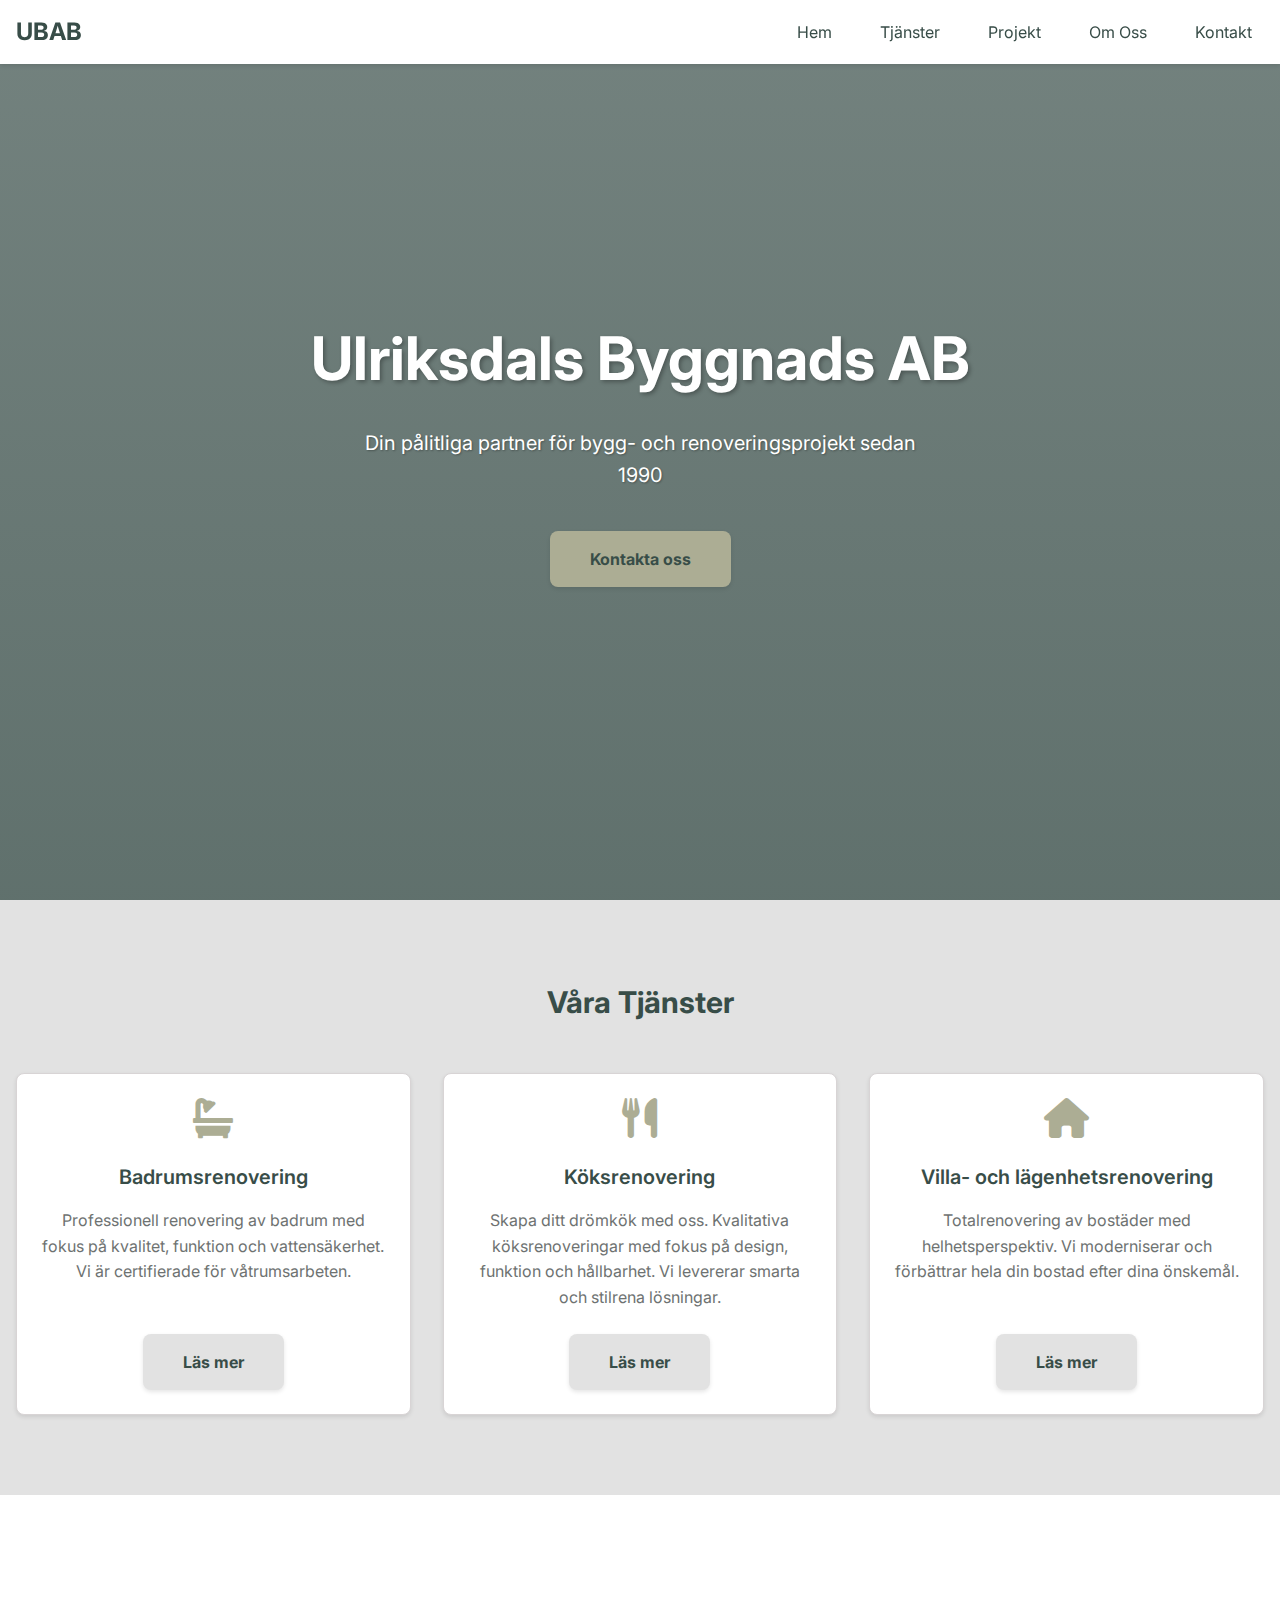
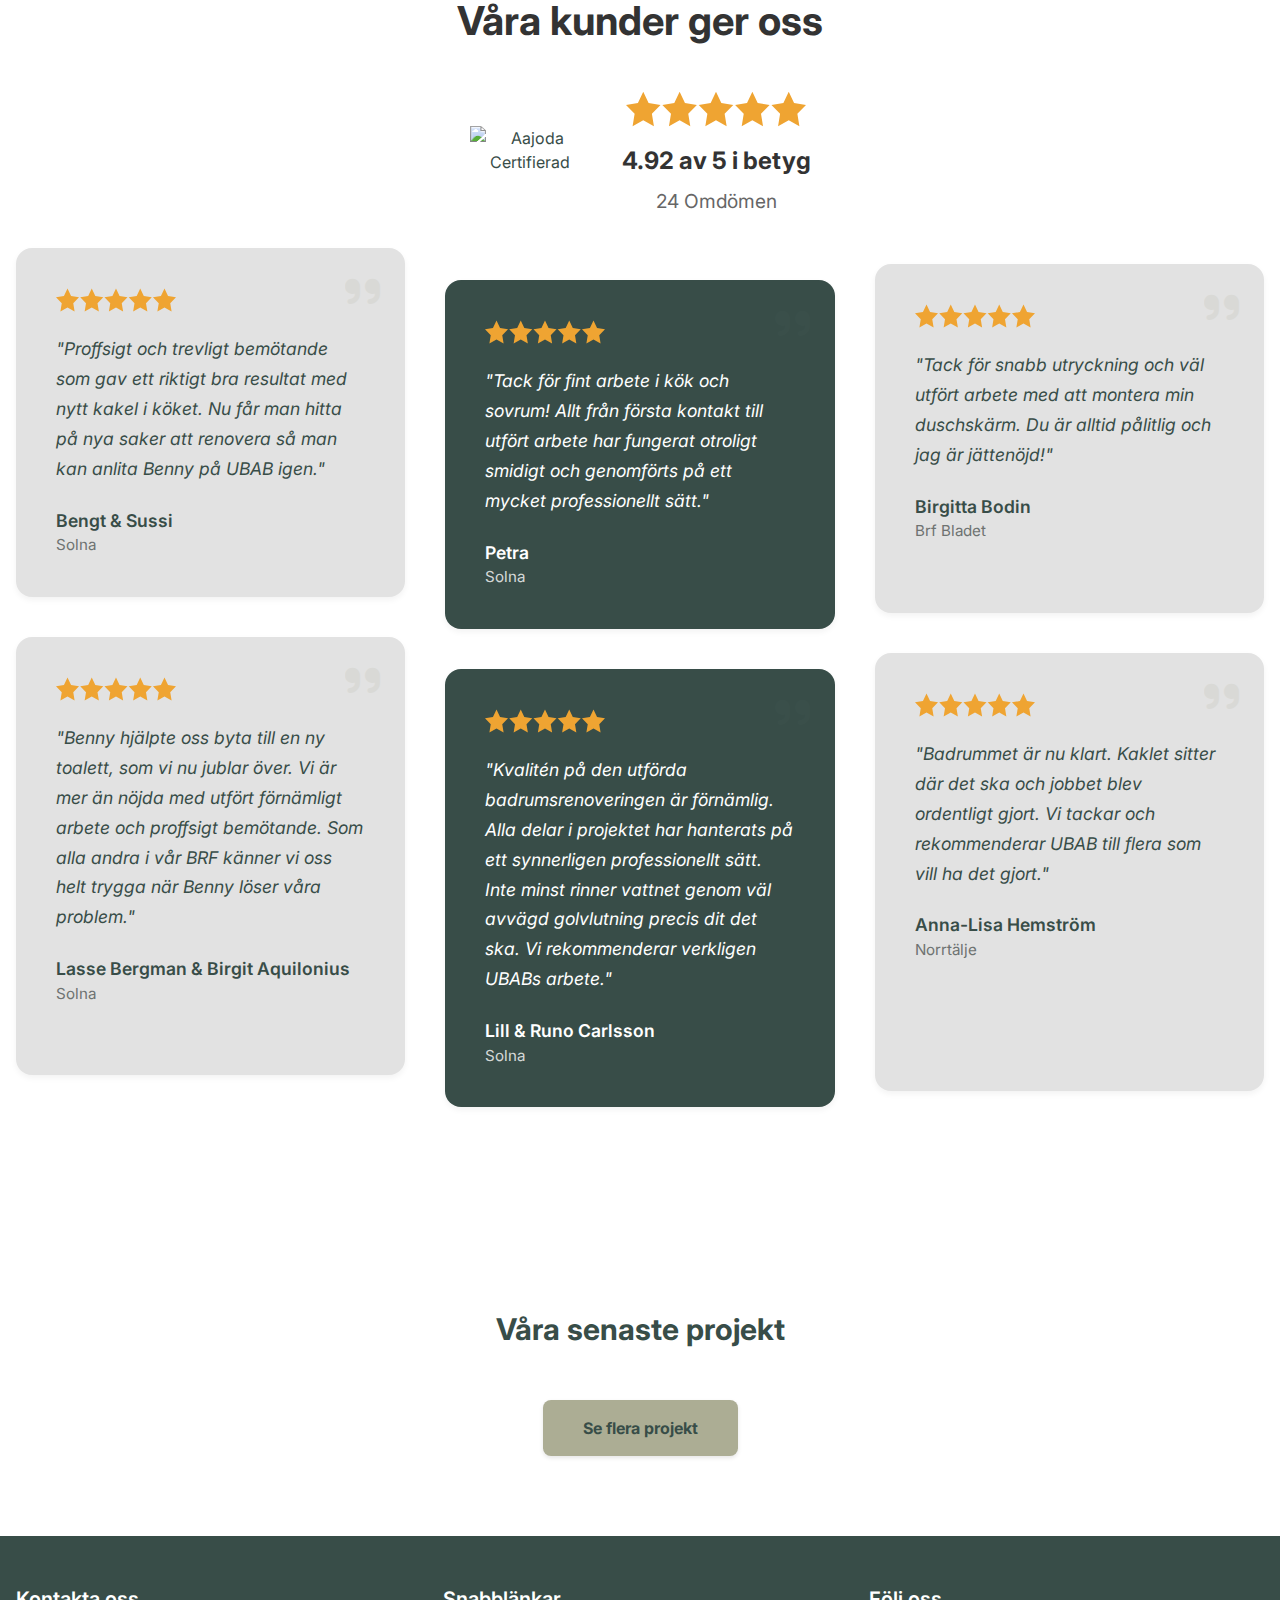
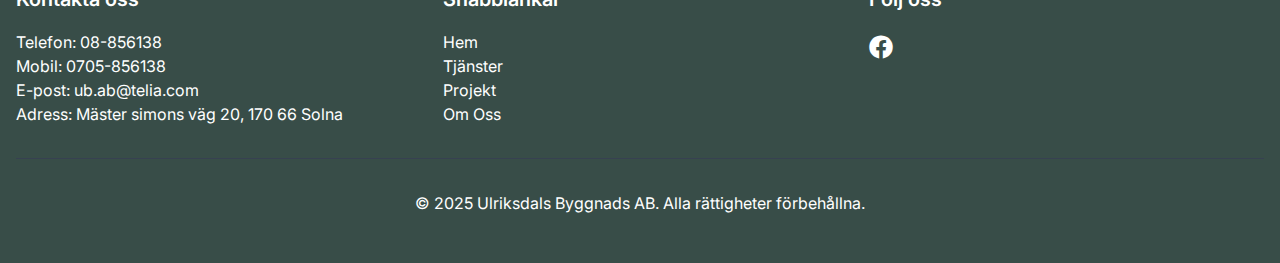
==== index.html @ d06b159f "Add files via upload" ====
<!DOCTYPE html>
<html lang="sv">
  <head>
    <meta charset="UTF-8" />
    <meta name="viewport" content="width=device-width, initial-scale=1.0" />
    <title>Ulriksdals Byggnads AB - Din pålitliga byggpartner sedan 1990</title>
    <meta
      name="description"
      content="Ulriksdals Byggnads AB erbjuder professionella bygg- och renoveringstjänster i Stockholm. Kontakta oss för alla typer av byggprojekt."
    />
    <link rel="stylesheet" href="style.css" />
    <link
      rel="stylesheet"
      href="https://cdnjs.cloudflare.com/ajax/libs/font-awesome/6.0.0/css/all.min.css"
    />
  </head>
  <body>
    <!-- Navigation -->
    <nav class="navbar">
      <div class="navbar-container">
        <div class="navbar-content">
          <a href="#" class="navbar-brand">UBAB</a>
          <button class="mobile-menu-button">
            <i class="fas fa-bars"></i>
          </button>
          <div class="navbar-menu">
            <div class="navbar-links">
              <a href="#" class="nav-link">Hem</a>
              <div class="dropdown">
                <a href="tjanster.html" class="nav-link">Tjänster</a>
                <div class="dropdown-content">
                  <a href="tjanster-badrum.html" class="dropdown-link"
                    >Badrumsrenovering</a
                  >
                  <a href="tjanster-kok.html" class="dropdown-link"
                    >Köksrenovering</a
                  >
                  <a href="tjanster-renovering.html" class="dropdown-link"
                    >Villa- och lägenhetsrenovering</a
                  >
                </div>
              </div>
              <a href="projekt.html" class="nav-link">Projekt</a>
              <a href="om-oss.html" class="nav-link">Om Oss</a>
              <a href="kontakt.html" class="nav-link">Kontakt</a>
            </div>
          </div>
        </div>
      </div>
    </nav>

    <!-- Hero Section -->
    <section class="hero">
      <div class="hero-overlay"></div>
      <div class="hero-content">
        <h1 class="hero-title">Ulriksdals Byggnads AB</h1>
        <p class="hero-subtitle">
          Din pålitliga partner för bygg- och renoveringsprojekt sedan 1990
        </p>
        <a href="kontakt.html" class="hero-button">Kontakta oss</a>
      </div>
    </section>

    <!-- Tjänster Section -->
    <section id="tjanster" class="section section-gray">
      <div class="section-container">
        <h2 class="section-title">Våra Tjänster</h2>
        <div class="services-grid">
          <div class="service-card">
            <i class="fas fa-bath service-icon"></i>
            <h3 class="service-title">Badrumsrenovering</h3>
            <p class="service-description">
              Professionell renovering av badrum med fokus på kvalitet, funktion
              och vattensäkerhet. Vi är certifierade för våtrumsarbeten.
            </p>
            <a href="tjanster-badrum.html" class="hero-button">Läs mer</a>
          </div>
          <div class="service-card">
            <i class="fas fa-utensils service-icon"></i>
            <h3 class="service-title">Köksrenovering</h3>
            <p class="service-description">
              Skapa ditt drömkök med oss. Kvalitativa köksrenoveringar med fokus
              på design, funktion och hållbarhet. Vi levererar smarta och
              stilrena lösningar.
            </p>
            <a href="tjanster-kok.html" class="hero-button">Läs mer</a>
          </div>
          <div class="service-card">
            <i class="fas fa-house service-icon"></i>
            <h3 class="service-title">Villa- och lägenhetsrenovering</h3>
            <p class="service-description">
              Totalrenovering av bostäder med helhetsperspektiv. Vi moderniserar
              och förbättrar hela din bostad efter dina önskemål.
            </p>
            <a href="tjanster-renovering.html" class="hero-button">Läs mer</a>
          </div>
        </div>
      </div>
    </section>

    <!-- Omdömen Section -->
    <section class="reviews-section">
      <div class="section-container">
        <div class="reviews-rating">
          <h3>Våra kunder ger oss</h3>
          <div class="rating-container">
            <img
              src="images/aajoda-gold-badge-SV.png"
              alt="Aajoda Certifierad"
              class="aajoda-badge"
            />
            <div class="rating-content">
              <div class="rating-stars">
                <img src="images/starfull.svg" alt="5 av 5 stjärnor" />
              </div>
              <div class="rating-number">4.92 av 5 i betyg</div>
              <div class="rating-count">24 Omdömen</div>
            </div>
          </div>
        </div>
        <div class="reviews-grid">
          <div class="review-card">
            <i class="fas fa-quote-right review-quote"></i>
            <div class="review-stars">
              <img
                src="images/starfull.svg"
                alt="5 av 5 stjärnor"
                class="review-stars-img"
              />
            </div>
            <p class="review-text">
              "Proffsigt och trevligt bemötande som gav ett riktigt bra resultat
              med nytt kakel i köket. Nu får man hitta på nya saker att renovera
              så man kan anlita Benny på UBAB igen."
            </p>
            <p class="review-author">Bengt & Sussi</p>
            <p class="review-location">Solna</p>
          </div>
          <div class="review-card">
            <i class="fas fa-quote-right review-quote"></i>
            <div class="review-stars">
              <img
                src="images/starfull.svg"
                alt="5 av 5 stjärnor"
                class="review-stars-img"
              />
            </div>
            <p class="review-text">
              "Tack för fint arbete i kök och sovrum! Allt från första kontakt
              till utfört arbete har fungerat otroligt smidigt och genomförts på
              ett mycket professionellt sätt."
            </p>
            <p class="review-author">Petra</p>
            <p class="review-location">Solna</p>
          </div>
          <div class="review-card">
            <i class="fas fa-quote-right review-quote"></i>
            <div class="review-stars">
              <img
                src="images/starfull.svg"
                alt="5 av 5 stjärnor"
                class="review-stars-img"
              />
            </div>
            <p class="review-text">
              "Tack för snabb utryckning och väl utfört arbete med att montera
              min duschskärm. Du är alltid pålitlig och jag är jättenöjd!"
            </p>
            <p class="review-author">Birgitta Bodin</p>
            <p class="review-location">Brf Bladet</p>
          </div>
        </div>
        <div class="reviews-grid">
          <div class="review-card">
            <i class="fas fa-quote-right review-quote"></i>
            <div class="review-stars">
              <img
                src="images/starfull.svg"
                alt="5 av 5 stjärnor"
                class="review-stars-img"
              />
            </div>
            <p class="review-text">
              "Benny hjälpte oss byta till en ny toalett, som vi nu jublar över.
              Vi är mer än nöjda med utfört förnämligt arbete och proffsigt
              bemötande. Som alla andra i vår BRF känner vi oss helt trygga när
              Benny löser våra problem."
            </p>
            <p class="review-author">Lasse Bergman & Birgit Aquilonius</p>
            <p class="review-location">Solna</p>
          </div>
          <div class="review-card">
            <i class="fas fa-quote-right review-quote"></i>
            <div class="review-stars">
              <img
                src="images/starfull.svg"
                alt="5 av 5 stjärnor"
                class="review-stars-img"
              />
            </div>
            <p class="review-text">
              "Kvalitén på den utförda badrumsrenoveringen är förnämlig. Alla
              delar i projektet har hanterats på ett synnerligen professionellt
              sätt. Inte minst rinner vattnet genom väl avvägd golvlutning
              precis dit det ska. Vi rekommenderar verkligen UBABs arbete."
            </p>
            <p class="review-author">Lill & Runo Carlsson</p>
            <p class="review-location">Solna</p>
          </div>
          <div class="review-card">
            <i class="fas fa-quote-right review-quote"></i>
            <div class="review-stars">
              <img
                src="images/starfull.svg"
                alt="5 av 5 stjärnor"
                class="review-stars-img"
              />
            </div>
            <p class="review-text">
              "Badrummet är nu klart. Kaklet sitter där det ska och jobbet blev
              ordentligt gjort. Vi tackar och rekommenderar UBAB till flera som
              vill ha det gjort."
            </p>
            <p class="review-author">Anna-Lisa Hemström</p>
            <p class="review-location">Norrtälje</p>
          </div>
        </div>
      </div>
    </section>

    <!-- Projekt Section -->
    <section id="projekt" class="section">
      <div class="section-container">
        <h2 class="section-title">Våra senaste projekt</h2>
        <div id="aajoda_div6b667a058c2647629dce" class="aajoda_con"></div>
        <script src="https://aajoda.com/public/Aajoda_refsv2_1.min.js"></script>
        <div class="text-center" style="margin-top: 3rem">
          <a href="projekt.html" class="hero-button">Se flera projekt</a>
        </div>
      </div>
    </section>

    <!-- Footer -->
    <footer class="footer">
      <div class="section-container">
        <div class="footer-grid">
          <div>
            <h3 class="footer-title">Kontakta oss</h3>
            <p>Telefon: 08-856138</p>
            <p>Mobil: 0705-856138</p>
            <p>E-post: ub.ab@telia.com</p>
            <p>Adress: Mäster simons väg 20, 170 66 Solna</p>
          </div>
          <div>
            <h3 class="footer-title">Snabblänkar</h3>
            <ul class="footer-links">
              <li><a href="#" class="footer-link">Hem</a></li>
              <li><a href="tjanster.html" class="footer-link">Tjänster</a></li>
              <li><a href="projekt.html" class="footer-link">Projekt</a></li>
              <li><a href="om-oss.html" class="footer-link">Om Oss</a></li>
            </ul>
          </div>
          <div>
            <h3 class="footer-title">Följ oss</h3>
            <div class="social-links">
              <a href="https://www.facebook.com/www.ubab.nu" class="social-link"
                ><i class="fab fa-facebook"></i
              ></a>
            </div>
          </div>
        </div>
        <div class="footer-bottom">
          <p>
            &copy; 2025 Ulriksdals Byggnads AB. Alla rättigheter förbehållna.
          </p>
        </div>
      </div>
    </footer>
    <script>
      document.addEventListener("DOMContentLoaded", function () {
        const mobileMenuButton = document.querySelector(".mobile-menu-button");
        const navbarMenu = document.querySelector(".navbar-menu");
        const navLinks = document.querySelectorAll(".nav-link");

        mobileMenuButton.addEventListener("click", function () {
          navbarMenu.classList.toggle("active");
        });

        // Stäng menyn när man klickar på en länk
        navLinks.forEach((link) => {
          link.addEventListener("click", function () {
            navbarMenu.classList.remove("active");
          });
        });

        // Stäng menyn när man klickar utanför
        document.addEventListener("click", function (event) {
          if (!event.target.closest(".navbar-content")) {
            navbarMenu.classList.remove("active");
          }
        });
      });
    </script>
  </body>
</html>
---- style.css ----
/* Grundläggande stilar */
@import url('https://fonts.googleapis.com/css2?family=Inter:wght@400;500;600;700&display=swap');

:root {
    --primary-color: #384D48;  /* Mörkgrön - huvudfärg */
    --secondary-color: #6E7271; /* Mellangrå - sekundärfärg */
    --accent-color: #ACAD94; /* Sage/olivgrön - accentfärg */
    --text-color: #384D48; /* Mörkgrön för text */
    --light-text: #6E7271; /* Mellangrå för sekundär text */
    --background-light: #E2E2E2; /* Ljusgrå - bakgrundsfärg */
    --background-medium: #D8D4D5; /* Varmgrå - alternativ bakgrund */
    --background-warm: #E7D8C9; /* Varm beige - accent bakgrund */
    --background-dark: #384D48; /* Mörkgrön - footer bakgrund */
}

/* Grundläggande reset och typografi */
* {
    margin: 0;
    padding: 0;
    box-sizing: border-box;
}

body {
    font-family: 'Inter', sans-serif;
    color: var(--text-color);
    line-height: 1.5;
}

/* Navigation */
.navbar {
    background-color: white;
    box-shadow: 0 2px 4px rgba(0,0,0,0.1);
    position: fixed;
    width: 100%;
    z-index: 50;
}

.navbar-container {
    max-width: 80rem;
    margin: 0 auto;
    padding: 0 1rem;
}

.navbar-content {
    display: flex;
    justify-content: space-between;
    align-items: center;
    height: 4rem;
}

.navbar-brand {
    font-size: 1.5rem;
    font-weight: 700;
    color: var(--text-color);
    text-decoration: none;
}

.mobile-menu-button {
    display: block;
    padding: 0.5rem;
    font-size: 1.5rem;
    color: var(--text-color);
    background: none;
    border: none;
    cursor: pointer;
}

.mobile-menu-button:hover {
    color: var(--primary-color);
}

@media (min-width: 768px) {
    .mobile-menu-button {
        display: none;
    }
}

.navbar-menu {
    display: none;
    position: absolute;
    top: 4rem;
    left: 0;
    right: 0;
    background-color: white;
    padding: 1rem;
    box-shadow: 0 2px 4px rgba(0,0,0,0.1);
}

.navbar-menu.active {
    display: block;
}

.navbar-links {
    display: flex;
    flex-direction: column;
    gap: 1rem;
}

@media (min-width: 768px) {
    .navbar-menu {
        display: block;
        position: static;
        padding: 0;
        box-shadow: none;
    }
    
    .navbar-links {
        flex-direction: row;
        gap: 1.5rem;
    }
}

.nav-link {
    color: var(--text-color);
    text-decoration: none;
    padding: 0.5rem 0.75rem;
    transition: color 0.3s ease;
    display: block;
    text-align: center;
}

.nav-link:hover {
    color: var(--accent-color);
}

/* Hero sektion */
.hero {
    position: relative;
    height: 100vh;
    display: flex;
    align-items: center;
    justify-content: center;
    text-align: center;
    color: white;
    background-image: url('images/villarenovering.jpg');
    background-size: cover;
    background-position: center center;
    background-repeat: no-repeat;
    animation: heroFade 1s ease-in;
}

@keyframes heroFade {
    from {
        opacity: 0;
    }
    to {
        opacity: 1;
    }
}

.hero-overlay {
    position: absolute;
    inset: 0;
    background: linear-gradient(
        rgba(56, 77, 72, 0.7), /* Lite mer transparent för att visa mer av den fina bilden */
        rgba(56, 77, 72, 0.8)
    );
}

.hero-content {
    position: relative;
    padding: 0 1rem;
    max-width: 800px;
    margin: 0 auto;
    z-index: 1;
    animation: contentSlide 1s ease-out;
}

@keyframes contentSlide {
    from {
        transform: translateY(20px);
        opacity: 0;
    }
    to {
        transform: translateY(0);
        opacity: 1;
    }
}

.hero-title {
    font-size: 2.25rem;
    font-weight: 700;
    margin-bottom: 1.5rem;
    text-shadow: 2px 2px 4px rgba(0, 0, 0, 0.3);
}

@media (min-width: 768px) {
    .hero-title {
        font-size: 3.75rem;
    }
    .hero {
        background-position: center 30%; /* Justerar fokuspunkten lite uppåt för att visa mer av poolen */
    }
}

.hero-subtitle {
    font-size: 1.25rem;
    margin-bottom: 2.5rem;
    text-shadow: 1px 1px 2px rgba(0, 0, 0, 0.3);
    max-width: 600px;
    margin-left: auto;
    margin-right: auto;
    line-height: 1.6;
}

.hero-button {
    display: inline-block;
    background-color: var(--accent-color);
    color: var(--text-color);
    padding: 1rem 2.5rem;
    border-radius: 0.5rem;
    font-weight: 700;
    text-decoration: none;
    transition: all 0.3s ease;
    text-shadow: none;
    box-shadow: 0 2px 4px rgba(0, 0, 0, 0.1);
    animation: buttonPop 1.5s ease-out;
}

@keyframes buttonPop {
    0% {
        transform: scale(0.9);
        opacity: 0;
    }
    70% {
        transform: scale(1.05);
    }
    100% {
        transform: scale(1);
        opacity: 1;
    }
}

.hero-button:hover {
    background-color: var(--primary-color);
    color: white;
    transform: translateY(-2px);
    box-shadow: 0 4px 8px rgba(0, 0, 0, 0.2);
}

/* Sektioner */
.section {
    padding: 5rem 0;
}

.section-gray {
    background-color: var(--background-light);
}

.section-container {
    max-width: 80rem;
    margin: 0 auto;
    padding: 0 1rem;
}

.section-title {
    font-size: 1.875rem;
    font-weight: 700;
    text-align: center;
    margin-bottom: 3rem;
}

/* Tjänster kort */
.services-grid {
    display: grid;
    grid-template-columns: 1fr;
    gap: 2rem;
}

@media (min-width: 768px) {
    .services-grid {
        grid-template-columns: repeat(3, 1fr);
    }
}

.service-card {
    background-color: white;
    padding: 1.5rem;
    border-radius: 0.5rem;
    box-shadow: 0 2px 4px rgba(0,0,0,0.1);
    transition: transform 0.3s ease, box-shadow 0.3s ease;
    height: 100%;
    display: flex;
    flex-direction: column;
    align-items: center;
    text-align: center;
    border: 1px solid var(--background-medium);
}

.service-card:hover {
    transform: translateY(-5px);
    box-shadow: 0 4px 8px rgba(0,0,0,0.2);
    border-color: var(--accent-color);
}

.service-icon {
    font-size: 2.5rem;
    color: var(--accent-color);
    margin-bottom: 1.5rem;
    transition: transform 0.3s ease;
}

.service-card:hover .service-icon {
    transform: scale(1.1);
}

.service-title {
    font-size: 1.25rem;
    font-weight: 600;
    margin-bottom: 1rem;
    color: var(--text-color);
}

.service-description {
    color: var(--light-text);
    line-height: 1.6;
    margin-bottom: 1.5rem;
}

.service-card .hero-button {
    margin-top: auto;
    transform: translateY(0);
    transition: all 0.3s ease;
    background-color: var(--background-light);
    color: var(--text-color);
}

.service-card:hover .hero-button {
    background-color: var(--accent-color);
    transform: translateY(-2px);
}

/* Omdömen sektion */
.reviews-section {
    background-color: white;
    padding: 6rem 0;
}

.reviews-rating {
    text-align: center;
    margin-bottom: 3rem;
}

.reviews-rating h3 {
    font-size: 2.5rem;
    margin-bottom: 1rem;
    color: #333;
}

.rating-container {
    display: flex;
    align-items: center;
    justify-content: center;
    gap: 2rem;
    margin: 2rem 0;
}

.aajoda-badge {
    width: 120px;
    height: auto;
}

.rating-content {
    display: flex;
    flex-direction: column;
    align-items: center;
}

.rating-stars {
    display: flex;
    justify-content: center;
    margin: 0.5rem 0;
}

.rating-stars img {
    width: 180px;
    height: auto;
}

.rating-number {
    font-size: 1.5rem;
    font-weight: bold;
    color: #333;
    margin: 0.5rem 0;
}

.rating-count {
    font-size: 1.2rem;
    color: #666;
}

.reviews-grid {
    display: grid;
    grid-template-columns: 1fr;
    gap: 2.5rem;
    margin-bottom: 2.5rem;
}

.review-card {
    background-color: var(--background-light);
    padding: 2.5rem;
    border-radius: 1rem;
    box-shadow: 0 3px 6px rgba(0,0,0,0.05);
    transition: all 0.3s ease;
    position: relative;
}

.review-card:nth-child(even) {
    background-color: var(--primary-color);
    color: white;
}

.review-card:nth-child(even) .review-text,
.review-card:nth-child(even) .review-author {
    color: white;
}

.review-card:nth-child(even) .review-location {
    color: rgba(255,255,255,0.8);
}

.review-card:nth-child(even) .review-quote {
    color: rgba(255,255,255,0.1);
}

.review-card:hover {
    transform: translateY(-5px) scale(1.02);
    box-shadow: 0 5px 15px rgba(0,0,0,0.1);
}

.review-text {
    font-style: italic;
    color: var(--text-color);
    margin-bottom: 1.5rem;
    line-height: 1.7;
    font-size: 1.1rem;
}

.review-stars {
    margin-bottom: 1rem;
}

.review-stars-img {
    width: 120px;
    height: auto;
}

.review-author {
    font-weight: 600;
    color: var(--primary-color);
    font-size: 1.1rem;
}

.review-location {
    color: var(--light-text);
    font-size: 0.95rem;
}

.review-quote {
    position: absolute;
    top: 1.5rem;
    right: 1.5rem;
    color: var(--accent-color);
    opacity: 0.15;
    font-size: 2.5rem;
}

@media (min-width: 768px) {
    .reviews-grid {
        grid-template-columns: repeat(3, 1fr);
    }
    
    .review-card:nth-child(3n+1) {
        transform: translateY(-1rem);
    }
    
    .review-card:nth-child(3n+2) {
        transform: translateY(1rem);
    }
    
    .review-card:hover {
        transform: translateY(-5px) scale(1.02);
    }
}

@keyframes fadeIn {
    from {
        opacity: 0;
        transform: translateY(20px);
    }
    to {
        opacity: 1;
        transform: translateY(0);
    }
}

/* Footer */
.footer {
    background-color: var(--primary-color);
    color: white;
    padding: 3rem 0;
}

.footer-grid {
    display: grid;
    grid-template-columns: 1fr;
    gap: 2rem;
}

@media (min-width: 768px) {
    .footer-grid {
        grid-template-columns: repeat(3, 1fr);
    }
}

.footer-title {
    font-size: 1.25rem;
    font-weight: 600;
    margin-bottom: 1rem;
}

.footer-links {
    list-style: none;
}

.footer-link {
    color: white;
    text-decoration: none;
    transition: color 0.3s ease;
}

.footer-link:hover {
    color: var(--accent-color);
}

.social-links {
    display: flex;
    gap: 1rem;
}

.social-link {
    color: white;
    font-size: 1.5rem;
    text-decoration: none;
    transition: color 0.3s ease;
}

.social-link:hover {
    color: var(--accent-color);
}

.footer-bottom {
    margin-top: 2rem;
    padding-top: 2rem;
    border-top: 1px solid #374151;
    text-align: center;
}

/* Page Header */
.page-header {
    position: relative;
    height: 40vh;
    min-height: 300px;
    background-color: var(--primary-color);
    display: flex;
    align-items: center;
    justify-content: center;
    text-align: center;
    color: white;
    padding-top: 4rem;
}

/* Specifik styling för Om oss-sidans header */
.om-oss-header {
    background-image: url('images/bennysbil.jpg');
    background-size: cover;
    background-position: center 40%;
    position: relative;
}

.om-oss-header::before {
    content: '';
    position: absolute;
    top: 0;
    left: 0;
    right: 0;
    bottom: 0;
    background: linear-gradient(rgba(56, 77, 72, 0.7), rgba(56, 77, 72, 0.8));
}

.page-header-content {
    position: relative;
    z-index: 1;
    padding: 0 1rem;
}

.page-header h1 {
    font-size: 2.5rem;
    font-weight: 700;
    margin-bottom: 1rem;
    animation: fadeDown 0.8s ease-out;
}

.page-header p {
    font-size: 1.25rem;
    opacity: 0.9;
    animation: fadeUp 0.8s ease-out;
}

@keyframes fadeDown {
    from {
        transform: translateY(-20px);
        opacity: 0;
    }
    to {
        transform: translateY(0);
        opacity: 1;
    }
}

@keyframes fadeUp {
    from {
        transform: translateY(20px);
        opacity: 0;
    }
    to {
        transform: translateY(0);
        opacity: 1;
    }
}

/* Kontakt Grid */
.contact-grid {
    display: grid;
    grid-template-columns: 1fr;
    gap: 3rem;
    padding: 2rem 0;
}

@media (min-width: 768px) {
    .contact-grid {
        grid-template-columns: 1fr 1.5fr;
        gap: 4rem;
    }
}

/* Kontakt Info Cards */
.contact-info {
    display: grid;
    grid-template-columns: 1fr;
    gap: 1.5rem;
}

.info-card {
    background-color: white;
    padding: 1.5rem;
    border-radius: 0.5rem;
    box-shadow: 0 2px 4px rgba(0,0,0,0.1);
    transition: transform 0.3s ease;
    text-align: center;
}

.info-card:hover {
    transform: translateY(-5px);
}

.info-icon {
    font-size: 2rem;
    color: var(--accent-color);
    margin-bottom: 1rem;
}

.info-card h3 {
    font-size: 1.25rem;
    margin-bottom: 0.5rem;
    color: var(--text-color);
}

.info-card p {
    color: var(--light-text);
    margin-bottom: 0.5rem;
}

.info-card p:last-child {
    margin-bottom: 0;
}

.info-card a {
    color: var(--accent-color);
    text-decoration: none;
    transition: color 0.3s ease;
}

.info-card a:hover {
    color: var(--primary-color);
}

/* Kontaktformulär */
.contact-form {
    background-color: white;
    padding: 2rem;
    border-radius: 0.5rem;
    box-shadow: 0 2px 4px rgba(0,0,0,0.1);
}

.contact-form h2 {
    font-size: 1.875rem;
    margin-bottom: 1rem;
    color: var(--text-color);
}

.form-intro {
    color: var(--light-text);
    margin-bottom: 2rem;
    line-height: 1.6;
}

.form-group {
    margin-bottom: 1.5rem;
}

.form-group label {
    display: block;
    margin-bottom: 0.5rem;
    color: var(--text-color);
    font-weight: 500;
}

.form-group input,
.form-group textarea {
    width: 100%;
    padding: 0.75rem;
    border: 1px solid #e5e7eb;
    border-radius: 0.375rem;
    transition: border-color 0.3s ease, box-shadow 0.3s ease;
    margin-bottom: 0.5rem;
}

.form-group input:focus,
.form-group textarea:focus {
    outline: none;
    border-color: var(--accent-color);
    box-shadow: 0 0 0 3px rgba(172, 173, 148, 0.1);
}

.submit-button {
    background-color: var(--accent-color);
    color: var(--text-color);
    padding: 1rem 2rem;
    border: none;
    border-radius: 0.5rem;
    font-weight: 600;
    cursor: pointer;
    transition: all 0.3s ease;
    width: 100%;
}

.submit-button:hover {
    background-color: var(--primary-color);
    color: white;
    transform: translateY(-2px);
}

/* Active nav link */
.nav-link.active {
    color: var(--accent-color);
    font-weight: 600;
}

/* Projekt Section */
#aajoda_div6b667a058c2647629dce .aajoda-item {
    height: 300px !important;
    margin-bottom: 2rem !important;
    border-radius: 8px !important;
    overflow: hidden !important;
}

#aajoda_div6b667a058c2647629dce .aajoda-item img {
    width: 100% !important;
    height: 100% !important;
    object-fit: cover !important;
}

#aajoda_div6b667a058c2647629dce .aajoda-item h2 {
    background: linear-gradient(to top, rgba(56, 77, 72, 0.9), transparent) !important;
    padding: 1.5rem !important;
    color: white !important;
    font-size: 1.1rem !important;
}

#aajoda_div6b667a058c2647629dce .aajoda-item p,
#aajoda_div6b667a058c2647629dce .ajjeinfo {
    display: none !important;
}

@media (max-width: 768px) {
    #aajoda_div6b667a058c2647629dce .aajoda-item {
        height: 250px !important;
    }
}

.text-center {
    text-align: center;
    display: flex;
    justify-content: center;
    width: 100%;
}

/* Om oss sida */
.about-content {
    max-width: 800px;
    margin: 0 auto;
}

.about-section {
    margin-bottom: 4rem;
    padding: 3rem;
    background-color: white;
    border-radius: 0.5rem;
    box-shadow: 0 2px 4px rgba(0,0,0,0.1);
}

.about-section:nth-child(even) {
    background-color: var(--background-light);
}

.about-section h2 {
    font-size: 1.75rem;
    color: var(--text-color);
    margin-bottom: 1.5rem;
}

.about-section p {
    margin-bottom: 1.5rem;
    line-height: 1.7;
    color: var(--text-color);
}

.about-section ul, 
.about-section ol {
    list-style-type: none;
    margin-bottom: 1.5rem;
    display: grid;
    grid-template-columns: repeat(auto-fit, minmax(250px, 1fr));
    gap: 1rem;
}

.about-section ul li,
.about-section ol li {
    position: relative;
    padding-left: 1.5rem;
    margin-bottom: 0.75rem;
    color: var(--text-color);
}

.about-section ul li:before {
    content: "✓";
    color: var(--accent-color);
    position: absolute;
    left: 0;
    font-weight: bold;
}

.about-section ol {
    counter-reset: item;
}

.about-section ol li:before {
    content: counter(item) ".";
    counter-increment: item;
    color: var(--accent-color);
    position: absolute;
    left: 0;
    font-weight: bold;
}

.cta-section {
    background-color: var(--primary-color);
    color: white;
    padding: 3rem;
    border-radius: 0.5rem;
    text-align: center;
    margin-top: 4rem;
}

.cta-section h2 {
    color: white;
    margin-bottom: 1.5rem;
}

.cta-section p {
    color: white;
    margin-bottom: 2rem;
    max-width: 600px;
    margin-left: auto;
    margin-right: auto;
}

.cta-section .hero-button {
    background-color: var(--accent-color);
    color: var(--text-color);
}

.cta-section .hero-button:hover {
    background-color: white;
    color: var(--primary-color);
}

.team-members {
    display: grid;
    grid-template-columns: repeat(auto-fit, minmax(250px, 1fr));
    gap: 2rem;
    margin-top: 2rem;
}

.team-member {
    background-color: white;
    padding: 2rem;
    border-radius: 0.5rem;
    box-shadow: 0 2px 4px rgba(0,0,0,0.1);
    text-align: center;
    transition: transform 0.3s ease;
}

.team-member:hover {
    transform: translateY(-5px);
}

.team-member h3 {
    font-size: 1.25rem;
    color: var(--text-color);
    margin-bottom: 0.5rem;
}

.team-member p {
    color: var(--light-text);
    margin-bottom: 0;
}

.values-grid {
    display: grid;
    grid-template-columns: repeat(auto-fit, minmax(250px, 1fr));
    gap: 2rem;
    margin-top: 2rem;
}

.value-card {
    background-color: white;
    padding: 2rem;
    border-radius: 0.5rem;
    box-shadow: 0 2px 4px rgba(0,0,0,0.1);
    text-align: center;
    transition: all 0.3s ease;
}

.value-card:hover {
    transform: translateY(-5px);
    box-shadow: 0 4px 8px rgba(0,0,0,0.2);
}

.value-icon {
    font-size: 2rem;
    color: var(--accent-color);
    margin-bottom: 1rem;
}

.value-card h3 {
    font-size: 1.25rem;
    color: var(--text-color);
    margin-bottom: 1rem;
}

.value-card p {
    color: var(--light-text);
    margin-bottom: 0;
    line-height: 1.5;
}

/* Specifik styling för Projekt-sidans header */
.projekt-header {
    background-image: url('images/kakel.jpg');
    background-size: cover;
    background-position: center;
    position: relative;
}

.projekt-header::before {
    content: '';
    position: absolute;
    top: 0;
    left: 0;
    right: 0;
    bottom: 0;
    background: linear-gradient(rgba(56, 77, 72, 0.7), rgba(56, 77, 72, 0.8));
}

/* Specifik styling för Tjänster-sidans header */
.tjanster-header {
    background-image: url('images/kakel.jpg');
    background-size: cover;
    background-position: center;
    position: relative;
}

.tjanster-header::before {
    content: '';
    position: absolute;
    top: 0;
    left: 0;
    right: 0;
    bottom: 0;
    background: linear-gradient(rgba(56, 77, 72, 0.7), rgba(56, 77, 72, 0.8));
}

/* Tjänster detaljsida */
.services-detail-grid {
    display: grid;
    grid-template-columns: 1fr;
    gap: 2rem;
    margin: 3rem auto;
    max-width: 1200px;
    padding: 0 1rem;
}

@media (min-width: 768px) {
    .services-detail-grid {
        grid-template-columns: repeat(3, 1fr);
    }
}

.service-detail-card {
    background-color: white;
    padding: 2rem;
    border-radius: 0.5rem;
    box-shadow: 0 2px 4px rgba(0,0,0,0.1);
    transition: transform 0.3s ease, box-shadow 0.3s ease;
    display: flex;
    flex-direction: column;
    align-items: center;
    text-align: center;
    border: 1px solid var(--background-medium);
    width: 100%;
    min-height: 400px;
}

.service-detail-card:hover {
    transform: translateY(-5px);
    box-shadow: 0 4px 8px rgba(0,0,0,0.2);
    border-color: var(--accent-color);
}

.service-detail-card .service-icon {
    font-size: 3rem;
    margin-bottom: 1.5rem;
}

.service-detail-card h3 {
    font-size: 1.5rem;
    margin-bottom: 1rem;
    color: var(--text-color);
}

.service-detail-card p {
    color: var(--light-text);
    line-height: 1.6;
    margin-bottom: 2rem;
    min-height: 120px;
}

.service-detail-card .hero-button {
    margin-top: auto;
}

/* Dropdown meny */
.dropdown {
    position: relative;
}

.dropdown-content {
    display: none;
    position: absolute;
    background-color: white;
    min-width: 200px;
    box-shadow: 0 2px 4px rgba(0,0,0,0.1);
    z-index: 51;
    border-radius: 0.5rem;
    padding: 0.5rem 0;
}

.dropdown:hover .dropdown-content {
    display: block;
}

.dropdown-link {
    color: var(--text-color);
    text-decoration: none;
    padding: 0.75rem 1.5rem;
    display: block;
    transition: all 0.3s ease;
}

.dropdown-link:hover {
    background-color: var(--background-light);
    color: var(--accent-color);
}

@media (max-width: 768px) {
    .dropdown-content {
        position: static;
        box-shadow: none;
        padding-left: 1rem;
    }
    
    .dropdown-link {
        padding: 0.5rem 0.75rem;
    }
}

/* Arbetssätt sektion */
.work-process-section {
    text-align: center;
    margin: 5rem auto 0;
    max-width: 1200px;
    padding: 4rem;
    background-color: var(--background-light);
    border-radius: 0.5rem;
}

.work-process-section h2 {
    font-size: 1.75rem;
    color: var(--text-color);
    margin-bottom: 3rem;
}

.work-process-content {
    max-width: 900px;
    margin: 0 auto;
}

.work-process-section ul {
    list-style-type: none;
    margin-bottom: 2rem;
    display: grid;
    grid-template-columns: repeat(2, 1fr);
    gap: 1.5rem;
    text-align: left;
}

@media (max-width: 768px) {
    .work-process-section ul {
        grid-template-columns: 1fr;
    }
    
    .work-process-section {
        padding: 2rem;
    }
}

.work-process-section ul li {
    position: relative;
    padding-left: 2rem;
    color: var(--text-color);
    font-size: 1.1rem;
    display: flex;
    align-items: center;
}

.work-process-section ul li:before {
    content: "✓";
    color: var(--accent-color);
    position: absolute;
    left: 0;
    font-size: 1.2rem;
    font-weight: bold;
}

.work-process-section p {
    color: var(--text-color);
    line-height: 1.7;
    max-width: 600px;
    margin: 0 auto;
    font-size: 1.1rem;
}
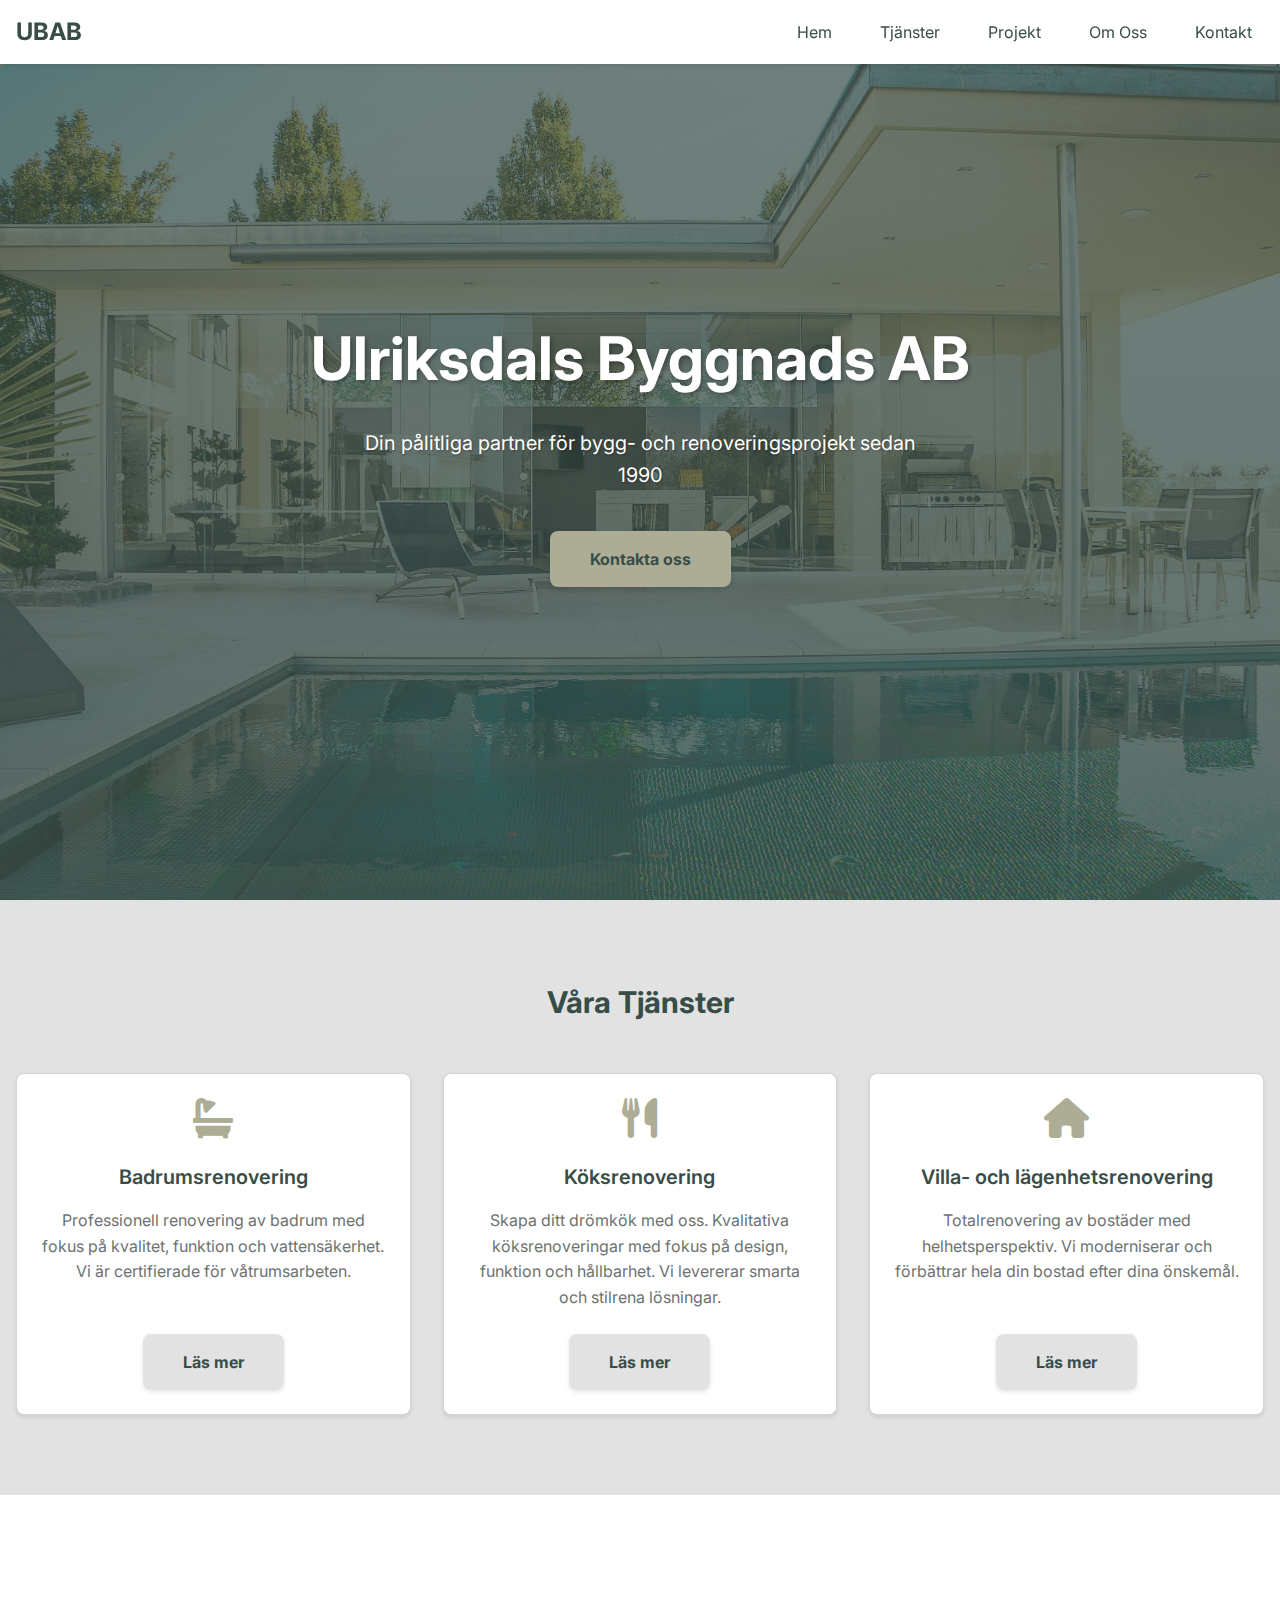
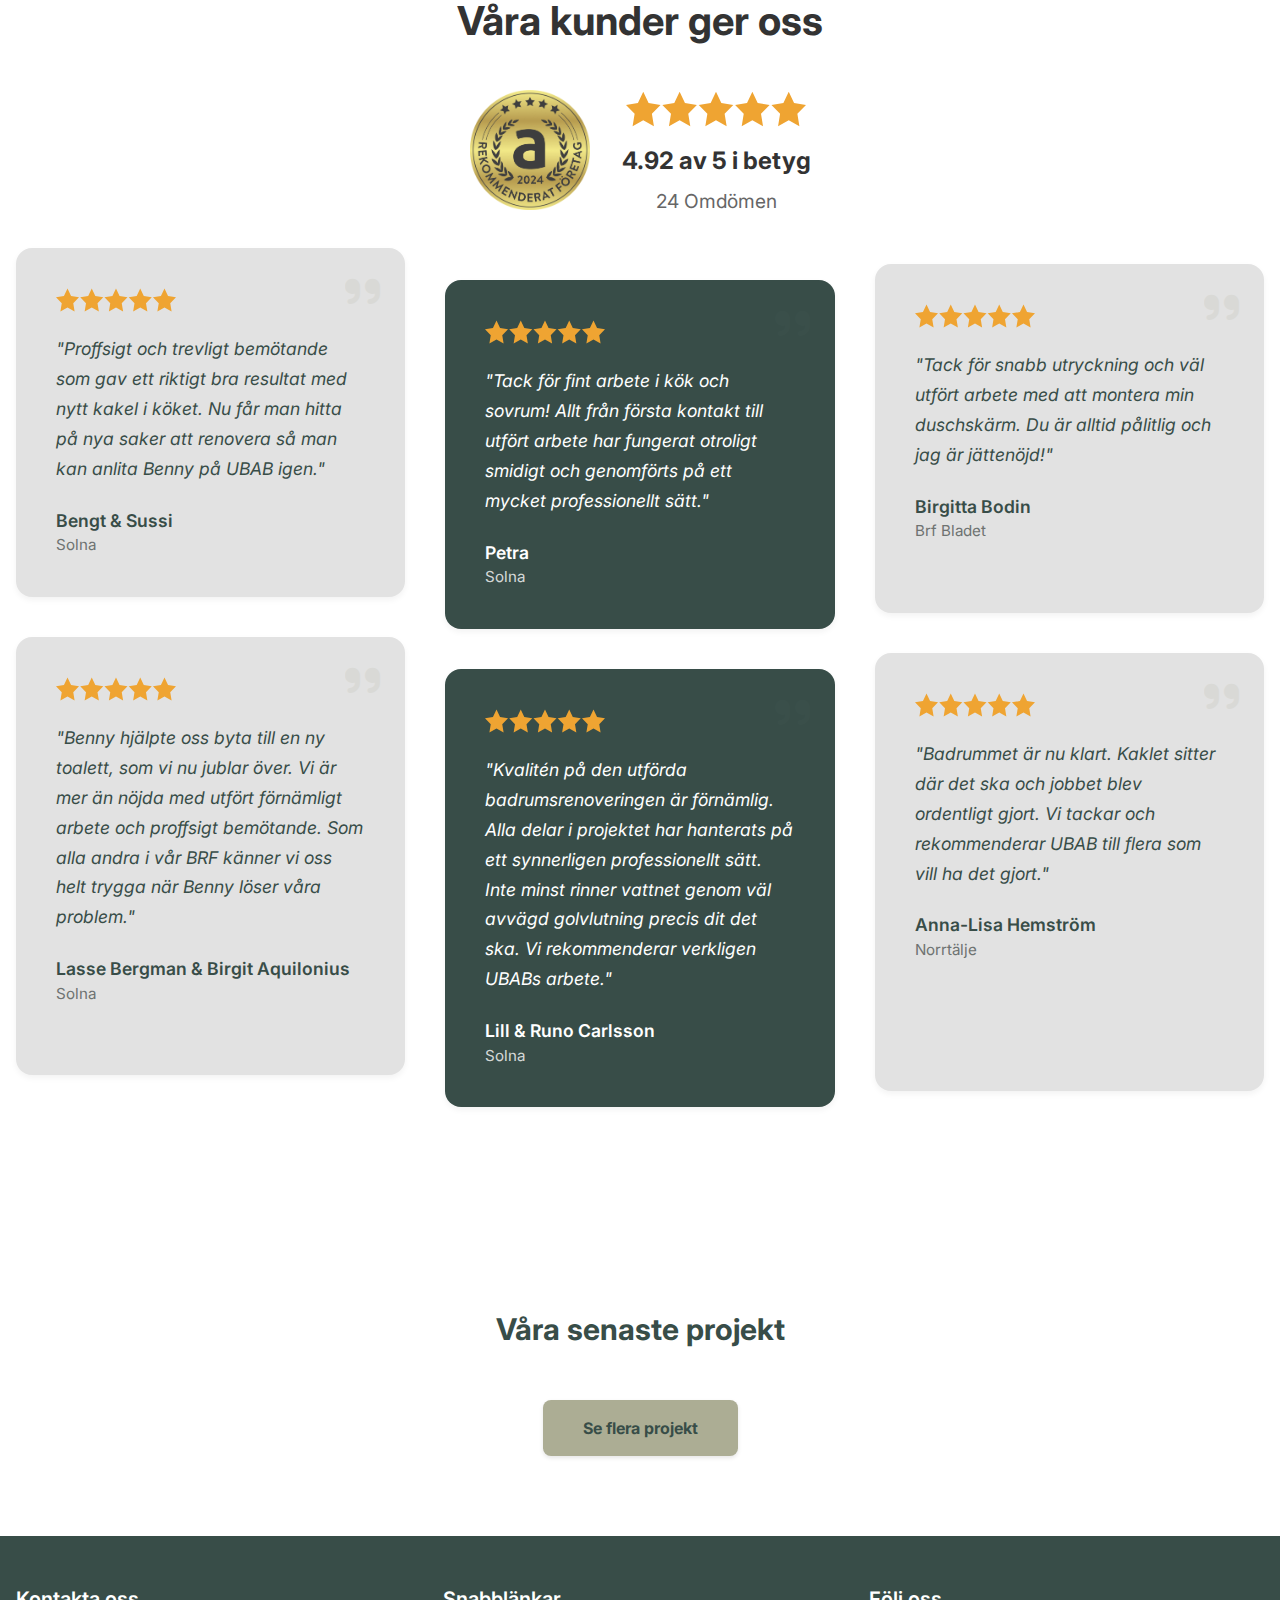
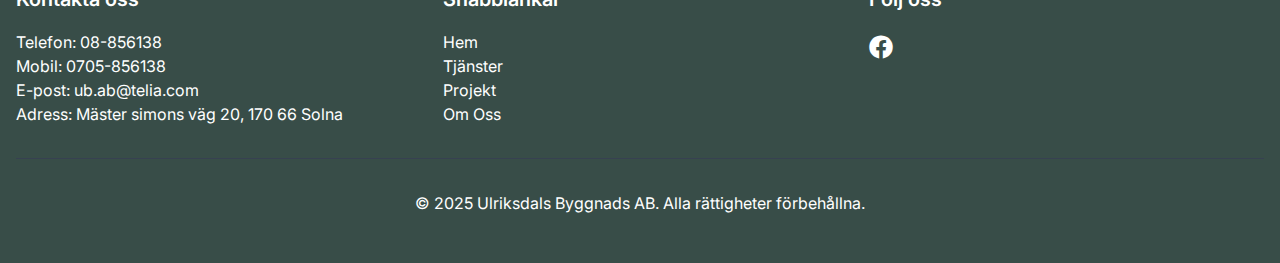
==== commit 7e209c2e: "Update index.html" ====
--- a/index.html
+++ b/index.html
@@ -105,7 +105,7 @@
           <h3>Våra kunder ger oss</h3>
           <div class="rating-container">
             <img
-              src="images/aajoda-gold-badge-SV.png"
+              src="images/aajoda-gold-badge-sv.png"
               alt="Aajoda Certifierad"
               class="aajoda-badge"
             />
